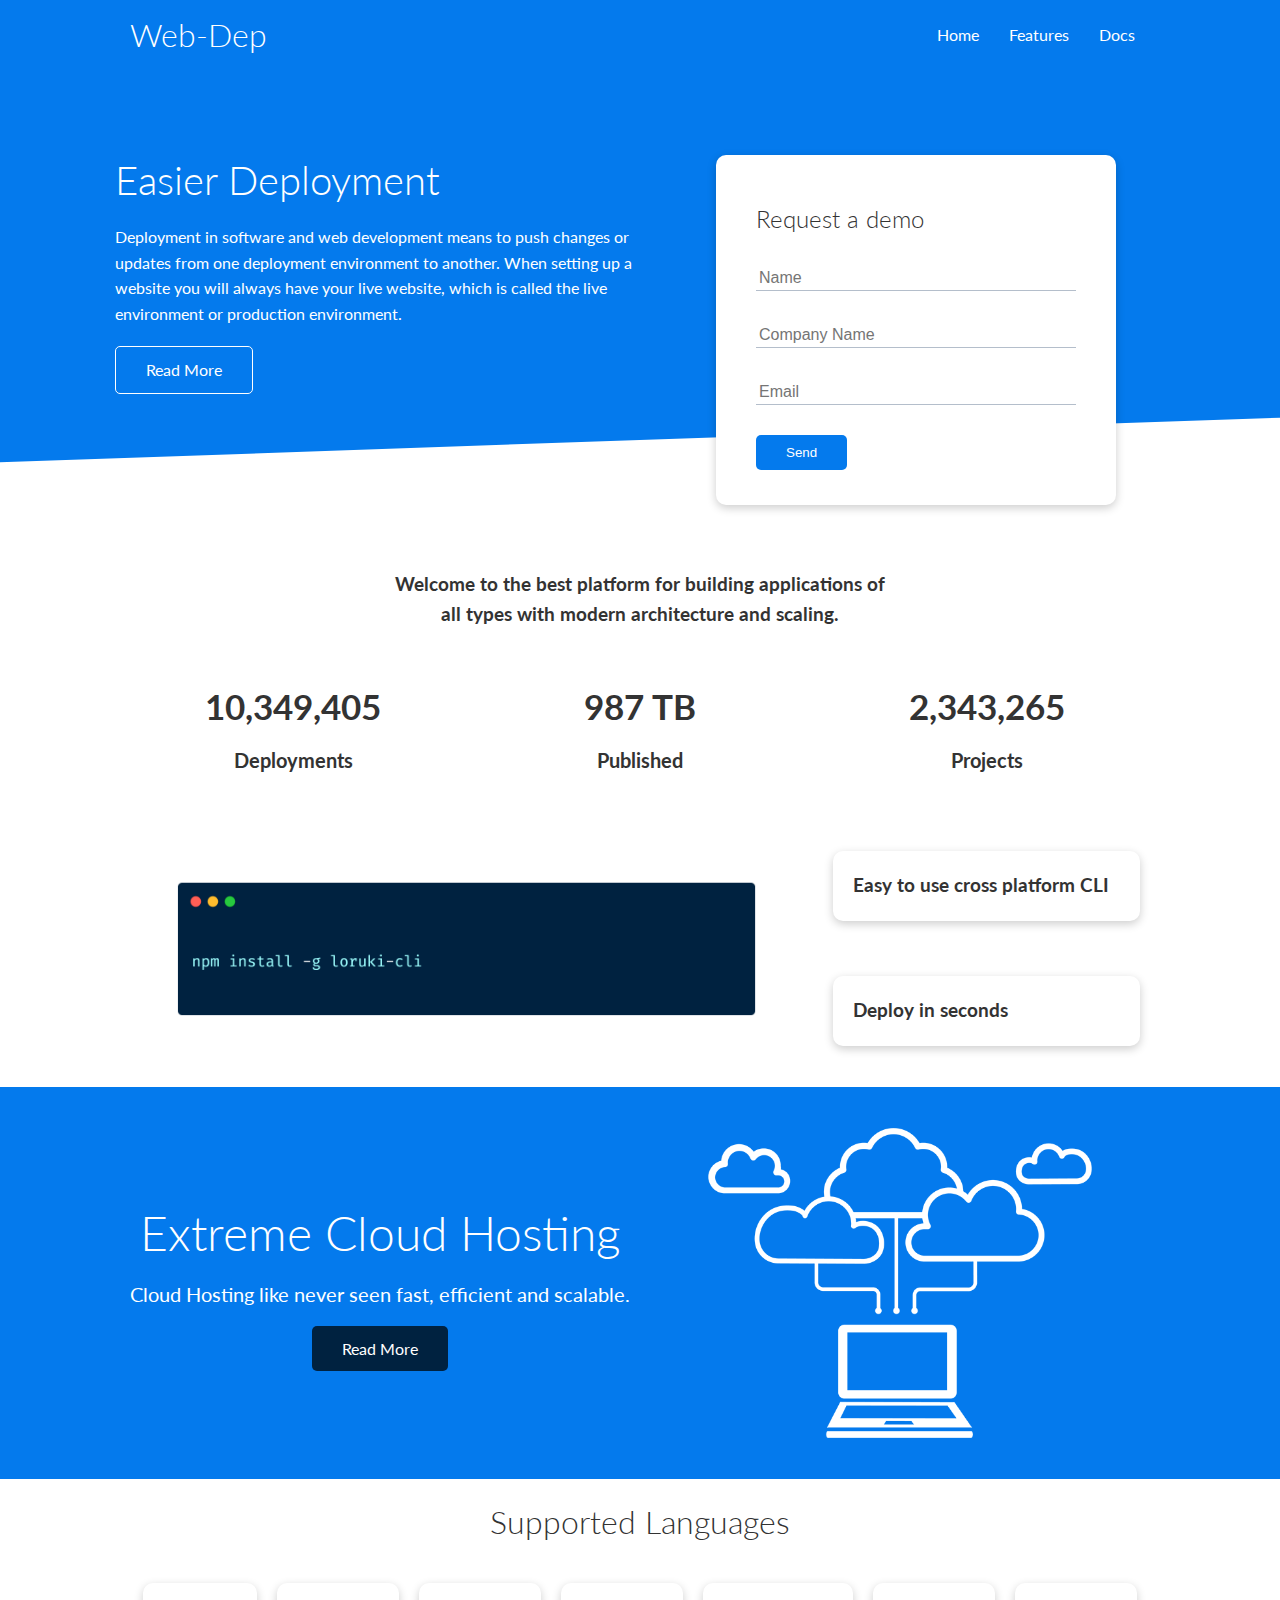
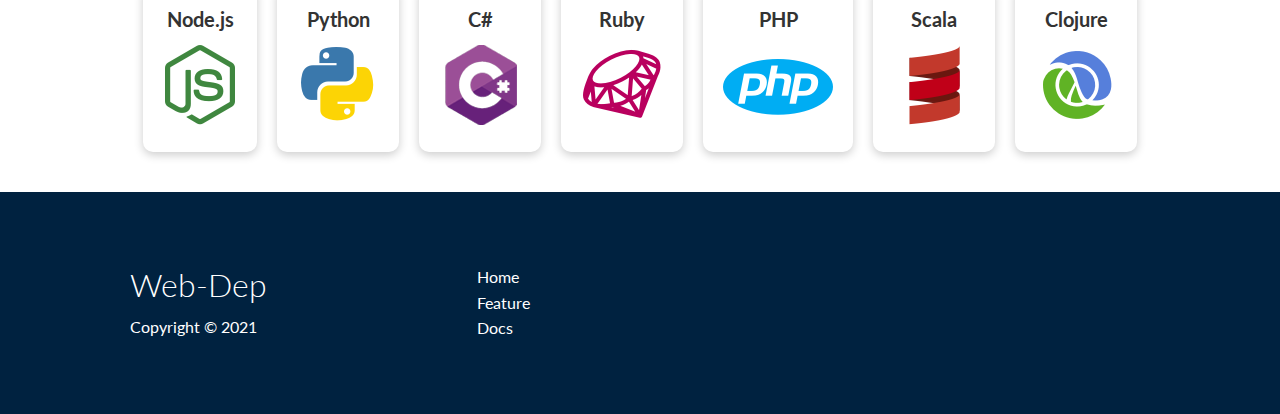
==== index.html @ 7677a3f6 "Initial commit" ====
<!DOCTYPE html>
<html lang="en">
<head>
  <meta charset="UTF-8">
  <meta name="viewport" content="width=device-width, initial-scale=1.0">
  <link rel="stylesheet" href="https://cdnjs.cloudflare.com/ajax/libs/font-awesome/5.15.2/css/all.min.css" integrity="sha512-HK5fgLBL+xu6dm/Ii3z4xhlSUyZgTT9tuc/hSrtw6uzJOvgRr2a9jyxxT1ely+B+xFAmJKVSTbpM/CuL7qxO8w==" crossorigin="anonymous" />
  <link rel="stylesheet" href="css/utilities.css">
  <link rel="stylesheet" href="css/style.css">
  <title>Web-Dep | Cloud Hosting For Everyone</title>
</head>
<body>
    <!-- Nav bar -->
  <div class="navbar">
    <div class="container flex">
        <h1 class="logo">Web-Dep</h1>
        <nav>
            <ul>
                <li><a href="index.html">Home</a></li>
                <li><a href="features.html">Features</a></li>
                <li><a href="docs.html">Docs</a></li>
            </ul>
        </nav>
    </div>
  </div>
  <!-- Showcase -->
  <section class="showcase">  
    <div class="container grid">
      <div class="showcase-text">
        <h1>Easier Deployment</h1>
        <p>Deployment in software and web development means to push changes or updates from one deployment environment to another. When setting up a website you will always have your live website, which is called the live environment or production environment.</p>
        <a href="features.html" class="btn btn-outline">Read More</a>
      </div>
      <div class="showcase-form card">
        <h2>Request a demo</h2>
        <form>
          <div class="form-control">
            <input type="text" name="name" placeholder="Name" required>
          </div>
          <div class="form-control">
            <input type="text" name="company" placeholder="Company Name" required>
          </div>
          <div class="form-control">
            <input type="text" name="email" placeholder="Email" required>
          </div>
          <input type="submit" value="Send" class="btn btn-primary">
        </form>
      </div>
    </div>
  </section>
  <!-- Stats -->
  <section class="stats">
    <div class="container">
      <h3 class="stats-heading text-center my-1">
        Welcome to the best platform for building applications of all types with modern architecture and scaling.
      </h3>

      <div class="grid grid-3 text-center my-4">
        <div>
          <i class="fas fa-server fa-3x"></i>
          <h3>10,349,405</h3>
          <p class="text-secondary">
            Deployments
          </p>
        </div>
        <div>
          <div>
            <i class="fas fa-upload fa-3x"></i>
            <h3>987 TB</h3>
            <p class="text-secondary">
              Published
            </p>
          </div>
        </div>
        <div>
          <div>
            <i class="fas fa-project-diagram fa-3x"></i>
            <h3>2,343,265</h3>
            <p class="text-secondary">
              Projects
            </p>
          </div>
        </div>
      </div>
    </div>
  </section>
  <!-- Cli -->
  <section class="cli">
    <div class="container grid">
      <img src="images/cli.png" alt="">
      <div class="card">
        <h3>Easy to use cross platform CLI</h3>
      </div>
      <div class="card">
        <h3>Deploy in seconds</h3>
      </div>
    </div>
  </section>
  <!-- Cloud -->
  <div class="section bg-primary my-2 py-2">
    <div class="container grid">
      <div class="text-center">
        <h2 class="lg">Extreme Cloud Hosting</h2>
        <p class="lead my-1">Cloud Hosting like never seen fast, efficient and scalable.</p>
        <a href="features.html" class="btn btn-dark">Read More</a>
      </div>
      <img src="images/cloud.png" alt="">
    </div>
  </div>
  <!-- Languages -->
  <section class="languages">
    <h2 class="md text-center my-2">
      Supported Languages
    </h2>
    <div class="container flex">
      <div class="card">
        <h4>Node.js</h4>
        <img src="images/logos/node.png" alt="">
      </div>
      <div class="card">
        <h4>Python</h4>
        <img src="images/logos/python.png" alt="">
      </div>
      <div class="card">
        <h4>C#</h4>
        <img src="images/logos/csharp.png" alt="">
      </div>
      <div class="card">
        <h4>Ruby</h4>
        <img src="images/logos/ruby.png" alt="">
      </div>
      <div class="card">
        <h4>PHP</h4>
        <img src="images/logos/php.png" alt="">
      </div>
      <div class="card">
        <h4>Scala</h4>
        <img src="images/logos/scala.png" alt="">
      </div>
      <div class="card">
        <h4>Clojure</h4>
        <img src="images/logos/clojure.png" alt="">
      </div>
    </div>
  </section>

  <!-- Footer -->
  <footer class="footer bg-dark py-5">
    <div class="container grid grid-3">
      <div>
        <h1>Web-Dep</h1>
        <p>Copyright &copy; 2021</p>
      </div>
      <nav>
        <ul>
          <li><a href="index.html">Home</a></li>
          <li><a href="feature.html">Feature</a></li>
          <li><a href="docs.html">Docs</a></li>
        </ul>
      </nav>
      <div class="social">
        <a href="#"><i class="fab fa-github fa-2x"></i></a>
        <a href="#"><i class="fab fa-facebook fa-2x"></i></a>
        <a href="#"><i class="fab fa-instagram fa-2x"></i></a>
        <a href="#"><i class="fab fa-twitter fa-2x"></i></a>
      </div>
    </div>
  </footer>
</body>
</html>
---- css/utilities.css ----
.container{
  max-width: 1100px;
  margin: 0 auto;
  overflow: auto;
  padding: 0 40px;
}

.card{
  background-color: #ffffff;
  color: #333;
  border-radius: 10px;
  box-shadow: 0 3px 10px rgba(0,0,0,0.2);
  padding: 20px;
  margin: 10px;
}

.btn{
  display: inline-block;
  padding: 10px 30px;
  cursor: pointer;
  background: var(--primary-color);
  color: #ffffff;
  border: none;
  border-radius: 5px;
}

.btn-outline{
  background-color: transparent;
  border: 1px solid #ffffff;
}

.btn:hover{
  transform: scale(0.98);
}

/* Background & Colored Buttons */
.bg-primary, .btn-primary{
  background-color: var(--primary-color);
  color: #fff;
}

.bg-secondary, .btn-secondary{
  background-color: var(--secondary-color);
  color: #fff;
}

.bg-dark, .btn-dark{
  background-color: var(--dark-color);
  color: #fff;
}

.bg-primary a, 
.btn-primary a,
.bg-secondary a, 
.btn-secondary a,
.bg-dark a, 
.btn-dark a{
  color: #fff;
}

.bg-light, .btn-light{
  background-color: var(--light-color);
  color: #333;
}

/* Text sizes */

.lead{
  font-size: 20px;
}

.sm{
  font-size: 1rem;
}

.md{
  font-size: 2rem;
}

.lg{
  font-size: 3rem;
}

.xl{
  font-size: 4rem;
}

.text-center{
  text-align: center;
}
/* Alert */
.alert{
  background-color: var(--light-color);
  padding: 10px 20px;
  margin: 15px 0;
  font-weight: bold;
}
.alert i{
  margin-right: 10px;
}
.alert-success{
  background-color: var(--success-color);
  color: white;
}
.alert-error{
  background-color: var(--error-color);
  color: white;
}

.flex{
  display: flex;
  justify-content: center;
  align-items: center;
  height: 100%;
}

.grid{
  display: grid;
  grid-template-columns: repeat(2, 1fr);
  gap: 20px;
  justify-content: center;
  align-items: center;
  height: 100%;
}

.grid-3{
  grid-template-columns: repeat(3, 1fr);
}

/* Margin */
.my-1{
  margin: 1rem 0;
}

.my-2{
  margin: 1.5rem 0;
}

.my-3{
  margin: 2rem 0;
}

.my-4{
  margin: 3rem 0;
}

.my-5{
  margin: 4rem 0;
}

.m-1{
  margin: 1rem;
}

.m-2{
  margin: 1.5rem;
}

.m-3{
  margin: 2rem;
}

.m-4{
  margin: 3rem;
}

.m-5{
  margin: 4rem;
}

/* Padding */
.py-1{
  padding: 1rem 0;
}

.py-2{
  padding: 1.5rem 0;
}

.py-3{
  padding: 2rem 0;
}

.py-4{
  padding: 3rem 0;
}

.py-5{
  padding: 4rem 0;
}

.p-1{
  padding: 1rem;
}

.p-2{
  padding: 1.5rem;
}

.p-3{
  padding: 2rem;
}

.p-4{
  padding: 3rem;
}

.p-5{
  padding: 4rem;
}
---- css/style.css ----
@import url('https://fonts.googleapis.com/css2?family=Lato:wght@300&display=swap');

:root {
  --primary-color: #047aed;
  --secondary-color: #1c3fa8;
  --dark-color: #002240;
  --light-color: #f4f4f4;
  --success-color: #5cb85c;
  --error-color: #d9534f;
}
  
*{
  box-sizing: border-box;
  padding: 0;
  margin: 0;
}

body{
  font-family: 'Lato', sans-serif;
  color: #333;
  line-height: 1.6;
}

ul{
  list-style-type: none;
}

a{
  text-decoration: none;
  color: #333;
}

h1,
h2{
  font-weight: 300;
  line-height: 1.2;
  margin: 10px 0;
}

p{
  margin: 10px 0;
}

img{
  width: 100%;
}

code, pre{
  background-color: #333;
  color: white;
  padding: 10px;
}

/* Navbar */
.navbar{
  background-color: var(--primary-color);
  color: #fff;
  height: 70px;
}

.navbar ul{
  display: flex;
}

.navbar a{
  color: #ffffff;
  padding: 10px;
  margin: 0 5px;
}

.navbar a:hover{
  border-bottom: 2px solid #ffffff;
}

.navbar .flex{
  justify-content: space-between;
}

/* Showcase */
.showcase{
  height: 400px;
  background-color: var(--primary-color);
  color: #ffffff;
  position: relative;
}

.showcase h1{
  font-size: 40px;
}

.showcase p{
  margin: 20px 0;
}

.showcase .grid{
  overflow: visible;
  grid-template-columns: 55% 45%;
  gap: 30px;
}

.showcase-text{
  animation: slideInfromLeft 1s ease-in;
}

.showcase-form{
  position: relative;
  top: 60px;
  height: 350px;
  width: 400px;
  padding: 40px;
  z-index: 100;
  animation: slideInfromRight 1s ease-in;
}

.showcase-form .form-control{
  margin: 30px 0;
}

.showcase-form input[type='text'],
.showcase-form input[type='email']{
  border: 0;
  border-bottom: 1px solid #b4becb;
  width: 100%;
  padding: 3px;
  font-size: 16px;
}

.showcase-form input:focus{
  outline: none;
}

/* .showcase::before, */
.showcase::after{
  content: '';
  position: absolute;
  height: 100px;
  bottom: -70px;
  right: 0;
  left: 0;
  background: #ffffff;
  transform: skewY(-2deg);
  -webkit-transform: skewY(-2deg);
  -moz-transform: skewY(-2deg);
  -ms-transform: skewY(-2deg);
}

/* Stats */
.stats{
  padding-top: 100px;
  animation: slideInfromBottom 1s ease-in;
}

.stats-heading{
  max-width: 500px;
  margin: auto;
}

.stats .grid h3{
  font-size: 35px;
}
.stats .grid p{
  font-size: 20px;
  font-weight: bold;
}

/* Cli */
.cli .grid{
  grid-template-columns: repeat(3, 1fr);
  grid-template-rows: repeat(2, 1fr);
}

.cli .grid > *:first-child{
  grid-column: 1 / span 2;
  grid-row: 1 / span 2;
}

/* Cloud */
.cloud .grid{
  grid-template-columns: 4fr 3fr;
}

/* Languages */
.languages .flex{
  flex-wrap: wrap;
}

.languages .card{
  text-align: center;
  margin: 18px 10px 40px;
  transition: transform 0.2s ease-in;
}

.languages .card h4{
  font-size: 20px;
  margin-bottom: 10px;
}

.languages .card:hover{
  transform: translateY(-15px);
}

/* Features */
.features-head img{
  width: 200px;
  justify-self: flex-end;
}

.features-sub-head img{
  width: 300px;
  justify-self: flex-end;
}

.features-main .card > i{
  margin: 0 10px;
}

.features-main .grid{
  padding: 30px;
}

.features-main .grid-3 > *:first-child{
  grid-column: 1 / span 3;
}

 .features-main .grid-3 > *:nth-child(2){
  grid-column: 1 / span 2;
}

/* Docs */
.docs-head img{
  width: 200px;
  justify-self: flex-end;
}
.docs-main h3{
  margin: 20px 0;
}
.docs-main .grid{
  grid-template-columns: 1fr 2fr;
  align-items: flex-start;
}
.docs-main nav li{
  font-size: 17px;
  padding: 0 0 5px 0;
  margin-bottom: 5px;
  border-bottom: 1px solid #ccc;
}
.docs-main a:hover{
  font-weight: bold;
}

/* Footer */
.footer .social a{
  margin: 0 10px;
}

/* Animation */
@keyframes slideInfromLeft{
  0%{
    transform: translateX(-100%);
  }
  100%{
    transform: translateX(0%);
  }
}

@keyframes slideInfromRight{
  0%{
    transform: translateX(100%);
  }
  100%{
    transform: translateX(0%);
  }
}

@keyframes slideInfromTop{
  0%{
    transform: translateY(-100%);
  }
  100%{
    transform: translateX(0%);
  }
}

@keyframes slideInfromBottom{
  0%{
    transform: translateY(100%);
  }
  100%{
    transform: translateX(0%);
  }
}

/* MEDIA QUERY */

/* Tablets and Under */
@media (max-width: 768px) {
  .grid,
  .showcase .grid,
  .stats .grid,
  .cli .grid,
  .cloud .grid,
  .features-main .grid,
  .docs-main .grid {
    grid-template-columns: 1fr;
    grid-template-rows: 1fr;
  }

  .showcase{
    height: auto;
  }

  .showcase-text{
    text-align: center;
    margin-top: 40px;
    animation: slideInfromTop 1s ease-in;
  }

  .showcase-form{
    justify-self: center;
    margin: auto;
    animation: slideInfromBottom 1s ease-in;
  }

  .cli .grid > *:first-child{
    grid-column: 1;
    grid-row: 1;
  }

  .features-head,
  .features-sub-head,
  .docs-head{
    text-align: center;
  }

  .features-head img,
  .features-sub-head img,
  .docs-head img{
    justify-self: center;
  }

  .features-main .grid > *:first-child,
  .features-main .grid > *:nth-child(2){
    grid-column: 1;
  }

}

/* Mobile */
@media(max-width: 500px){
  .navbar{
    height: 110px;
  }

  .navbar .flex{
    flex-direction: column;
  }

  .navbar ul{
    padding: 10px;
    background-color: rgba(0, 0, 0, 0.1);
  }
}
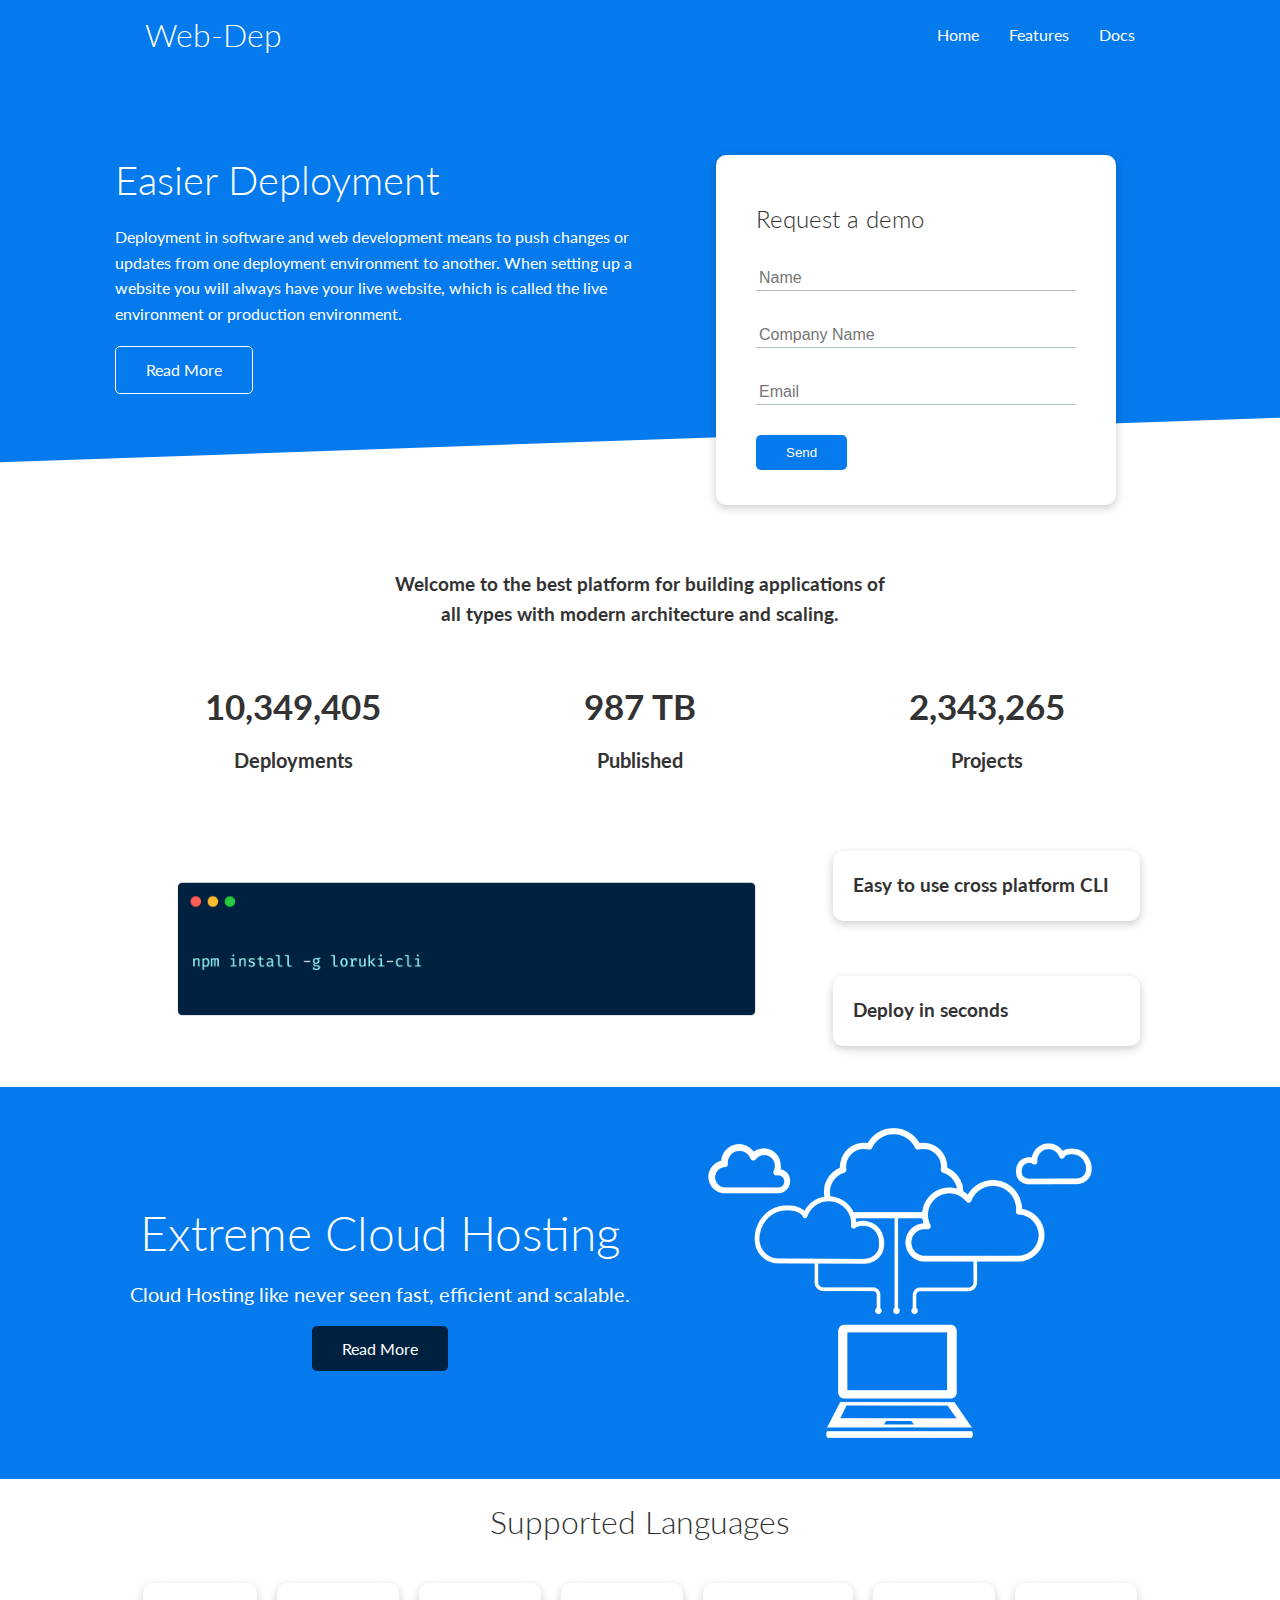
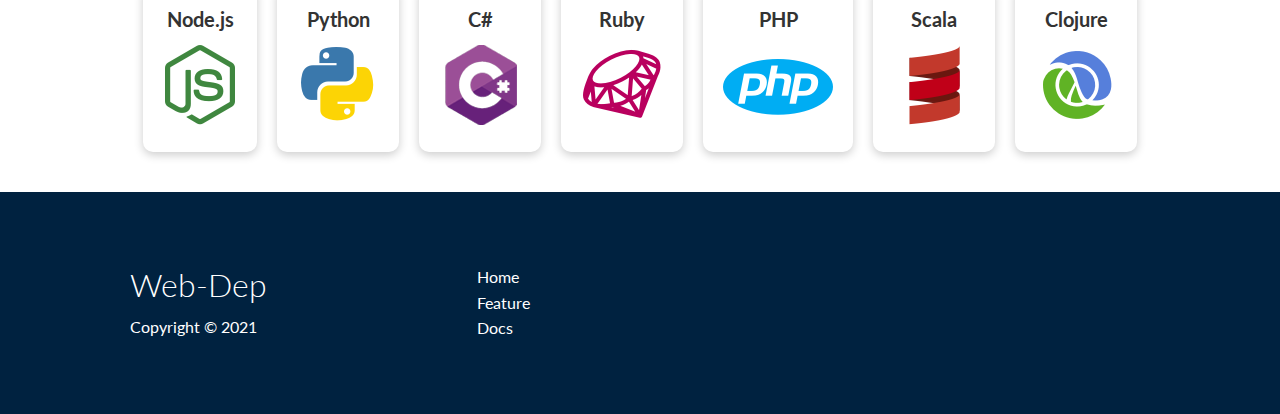
==== commit 324cd29f: "Logo changes" ====
--- a/index.html
+++ b/index.html
@@ -12,7 +12,7 @@
     <!-- Nav bar -->
   <div class="navbar">
     <div class="container flex">
-        <h1 class="logo">Web-Dep</h1>
+        <h1 class="logo"><a href="index.html" alt="Web Dep">Web-Dep</a></h1>
         <nav>
             <ul>
                 <li><a href="index.html">Home</a></li>
